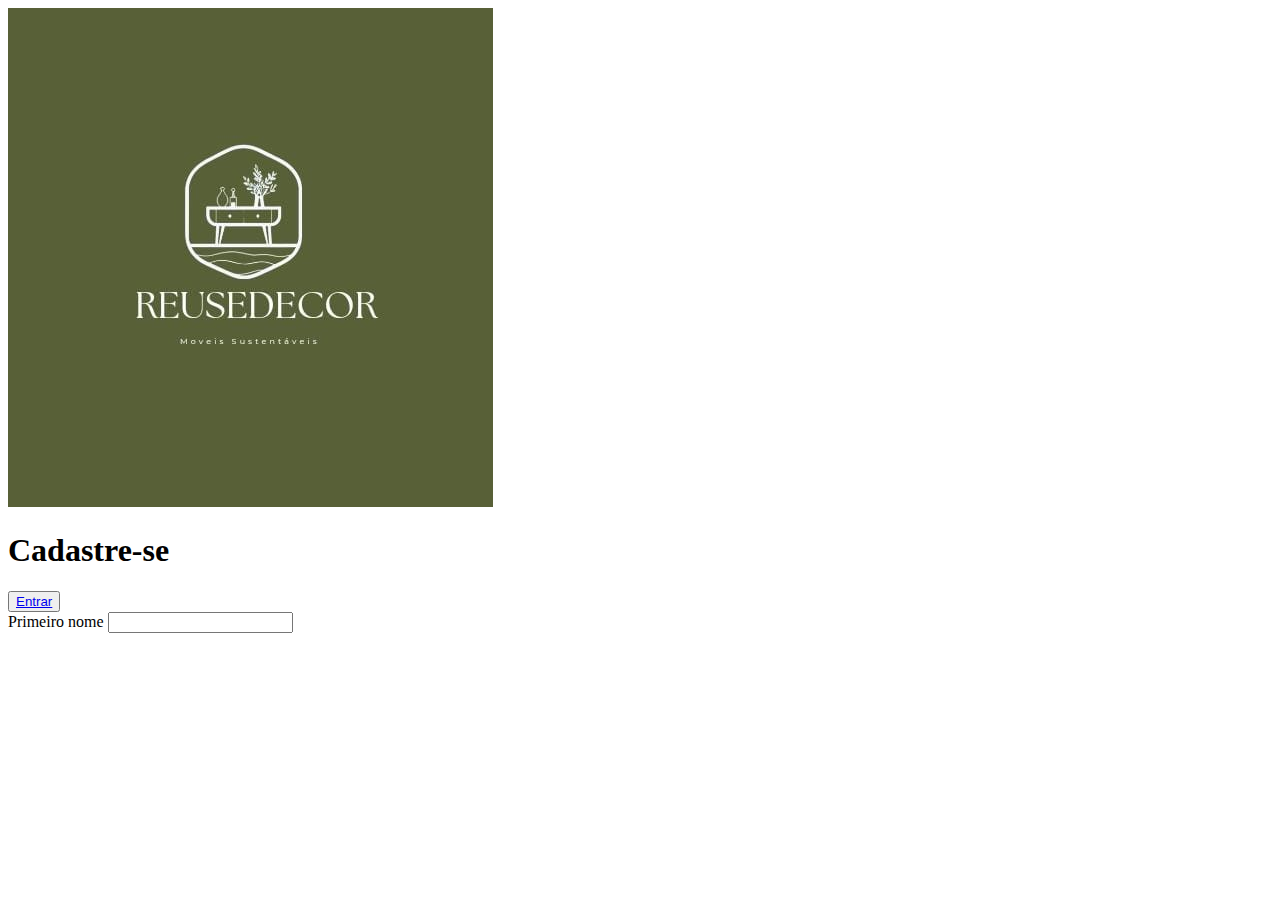
==== login.html @ 65e322b5 "alterei paleta de cores e adicionei a fonte" ====
<!DOCTYPE html>
<html lang="pt-br">
<head>
    <meta charset="UTF-8">
    <meta name="viewport" content="width=device-width, initial-scale=1.0">
    <title>Login</title>
    <link rel="stylesheet" href="login.css">
</head>
<body>
    
    <div class="container">
        <div class="form-img">
            <img src="reusedecor.jpg" alt="">
        </div>
        <div class="form">
            <form action="#">
                <div class="form-header">
                    <div class="title">
                        <h1>Cadastre-se</h1>
                    </div>
                    <div class="login-button">
                        <button><a href="#">Entrar</a></button>
                    </div>
                </div>
                
                <div class="input-group">
                    <div class="input-box">
                        <label for="firstname">Primeiro nome</label>
                        <input id="firstname" type="text" name="firstname">
                    </div>
                </div>
            </form>
        </div>
    </div>
</body>
</html>
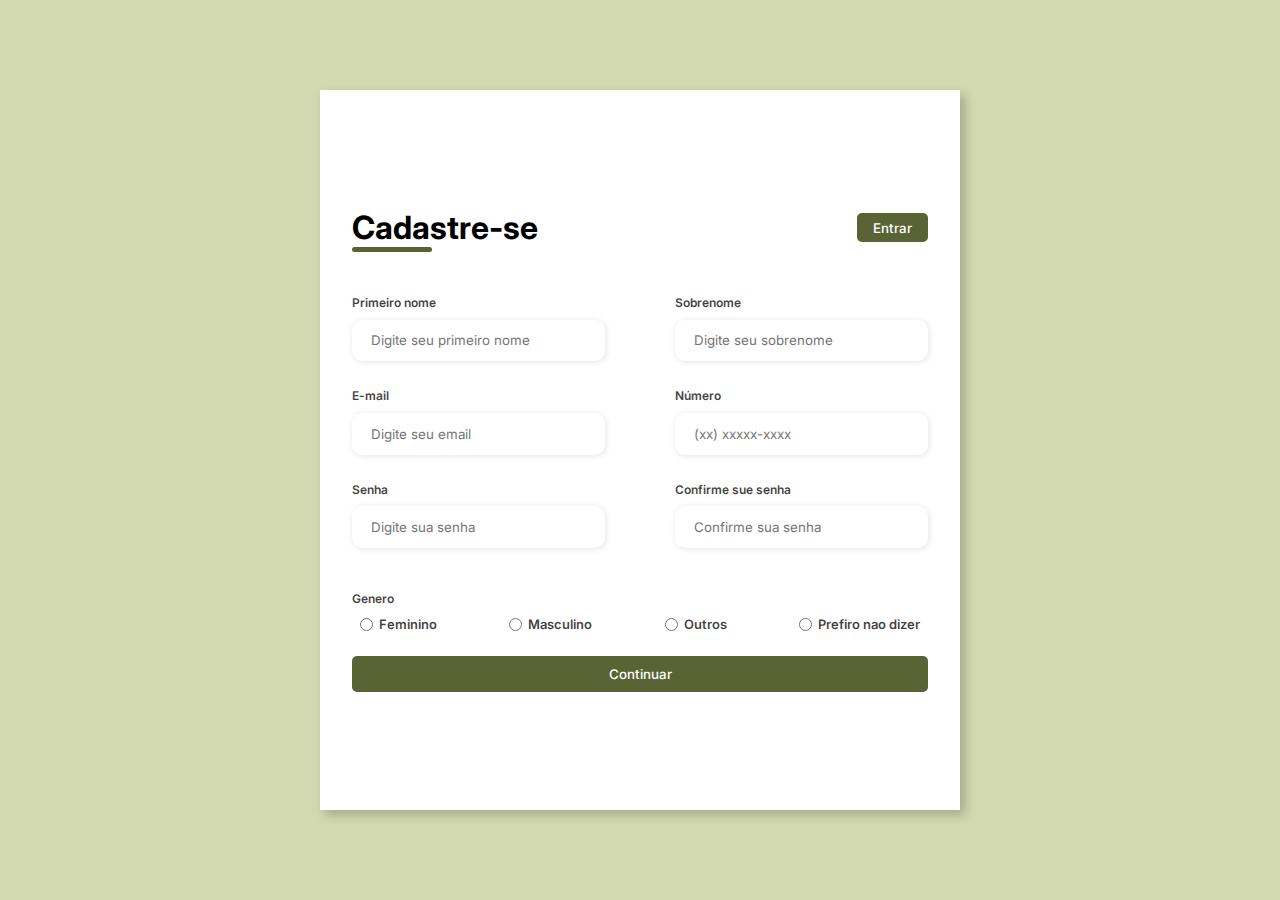
==== commit 659cc4bd: "adicionei tela de login" ====
--- a/login.html
+++ b/login.html
@@ -26,8 +26,54 @@
                 <div class="input-group">
                     <div class="input-box">
                         <label for="firstname">Primeiro nome</label>
-                        <input id="firstname" type="text" name="firstname">
+                        <input id="firstname" type="text" name="firstname" placeholder="Digite seu primeiro nome" required>
                     </div>
+                    <div class="input-box">
+                        <label for="lastname">Sobrenome</label>
+                        <input id="lastname" type="text" name="lastname" placeholder="Digite seu sobrenome" required>
+                    </div>
+                    <div class="input-box">
+                        <label for="email">E-mail</label>
+                        <input id="email" type="email" name="email" placeholder="Digite seu email" required>
+                    </div>
+                    <div class="input-box">
+                        <label for="number">Número</label>
+                        <input id="number" type="number" name="number" placeholder="(xx) xxxxx-xxxx" required>
+                    </div>
+                    <div class="input-box">
+                        <label for="password">Senha</label>
+                        <input id="password" type="password" name="password" placeholder="Digite sua senha" required>
+                    </div>
+                    <div class="input-box">
+                        <label for="password">Confirme sue senha</label>
+                        <input id="password" type="password" name="Confirmpassword" placeholder="Confirme sua senha" required>
+                    </div>
+                </div>
+                <div class="gender-inputs">
+                    <div class="gender-title">
+                        <h6>Genero</h6>
+                    </div>
+                    <div class="gender-group">
+                        <div class="gender-input">
+                            <input type="radio" id="female" name="gender">
+                            <label for="female">Feminino</label>
+                        </div>
+                        <div class="gender-input">
+                            <input type="radio" id="male" name="gender">
+                            <label for="male">Masculino</label>
+                        </div>
+                        <div class="gender-input">
+                            <input type="radio" id="others" name="gender">
+                            <label for="others">Outros</label>
+                        </div>
+                        <div class="gender-input">
+                            <input type="radio" id="none" name="gender">
+                            <label for="none">Prefiro nao dizer</label>
+                        </div>
+                    </div>
+                </div>
+                <div class="continue-button">
+                    <button><a href="#">Continuar</a></button>
                 </div>
             </form>
         </div>
--- a/login.css
+++ b/login.css
@@ -0,0 +1,181 @@
+@import url('https://fonts.googleapis.com/css2?family=Inter:wght@100..900&display=swap');
+*{
+    padding: 0;
+    margin: 0;
+    box-sizing: border-box;
+    font-family: "Inter", sans-serif;
+}
+body{
+    width: 100%;
+    height: 100vh;
+    display: flex;
+    justify-content: center;
+    align-items: center;
+    background-color:#d2d8af ;
+}
+.container{
+    width: 80%;
+    height: 80vh;
+    display: flex;
+    box-shadow: 5px 5px 10px rgba(0, 0, 0, .212);
+}
+.form-img{
+    width: 50%;
+    display: flex;
+    justify-content: center;
+    align-items: center;
+    padding: 0;
+    overflow: hidden;
+}
+.form-img img{
+    width: 100%;
+    height: 100%;
+    object-fit: cover;
+}
+
+.form{
+    width:50% ;
+    display: flex;
+    justify-content: center;
+    align-items: center;
+    flex-direction: column;
+    background-color:white;
+    padding: 3rem 2rem;
+}
+.form-header{
+    margin-bottom: 2rem;
+    display: flex;
+    justify-content: space-between;
+}
+.login-button{
+    display: flex;
+    align-items: center;
+}
+.login-button button{
+    border: none;
+    background-color: #5A6334;
+    padding: 0.4rem 1rem;
+    border-radius: 5px;
+    cursor: pointer;
+}
+.login-button button:hover{
+    background-color: #aab474;
+}
+.login-button button a{
+    text-decoration: none;
+    font-weight: 500;
+    color: white;
+}
+.form-header h1::after{
+    content: "";
+    display: block;
+    width: 5rem;
+    height: 0.3rem;
+    background-color: #5A6334;
+    margin: 0 auto;
+    position: absolute;
+    border-radius: 10px;
+}
+.input-group{
+    display:flex;
+    flex-wrap: wrap;
+    justify-content: space-between;
+    padding: 1rem 0;
+}
+.input-box{
+    display: flex;
+    flex-direction: column;
+    margin-bottom: 1.1rem;
+}
+.input-box input{
+    margin: 0.6rem 0;
+    padding: 0.8rem 1.2rem;
+    border: none;
+    border-radius: 10px;
+    box-shadow: 1px 1px 6px #0000001c;
+}
+.input-box input:hover{
+    background-color: #dde5b3aa;
+}
+.input-box input:focus-visible{
+    outline: 1px solid #5A6334;
+}
+.input-box label,
+.gender-title h6{
+    font-size: 0.75rem;
+    font-weight: 600;
+    color: #000000c0;
+}
+.input-box input ::placeholder{
+    color: #000000be;
+}
+
+.gender-group{
+    display: flex;
+    justify-content: space-between;
+    margin-top: 0.62rem;
+    padding: 0 0.5rem;
+}
+.gender-input{
+    display: flex;
+    align-items: center;
+}
+.gender-input input{
+    margin-right:0.35rem;
+}
+.gender-input label{
+    font-size: 0.81rem;
+    font-weight: 600;
+    color: #000000c0;
+}
+
+.continue-button button{
+    width: 100%;
+    margin-top: 1.5rem;
+    border: none;
+    background-color: #5A6334;
+    padding: 0.62rem;
+    border-radius: 5px;
+    cursor: pointer;
+}
+.continue-button button:hover{
+    background-color: #aab474;
+}
+.continue-button button a {
+    text-decoration: none;
+    font-weight: 500;
+    color: white;
+}
+@media screen and (max-width: 1330px){
+    .form-img{
+        display: none;
+    }
+    .container{
+        width: 50%;
+    }
+    .form{
+        width: 100%;
+    }
+}
+@media  screen and (max-width: 1064px) {
+    .container{
+        width: 90%;
+        height: auto;
+    }
+    .input-group{
+        flex-direction: column;
+        overflow-y: scroll;
+        flex-wrap: nowrap;
+        max-height: 10rem;
+        padding-right: 5rem;
+    }
+    .gender-inputs{
+        margin-top: 2rem;
+    }
+    .gender-group{
+        flex-direction: column;
+    }
+    .gender-input{
+        margin-top: 0.5rem;
+    }
+}